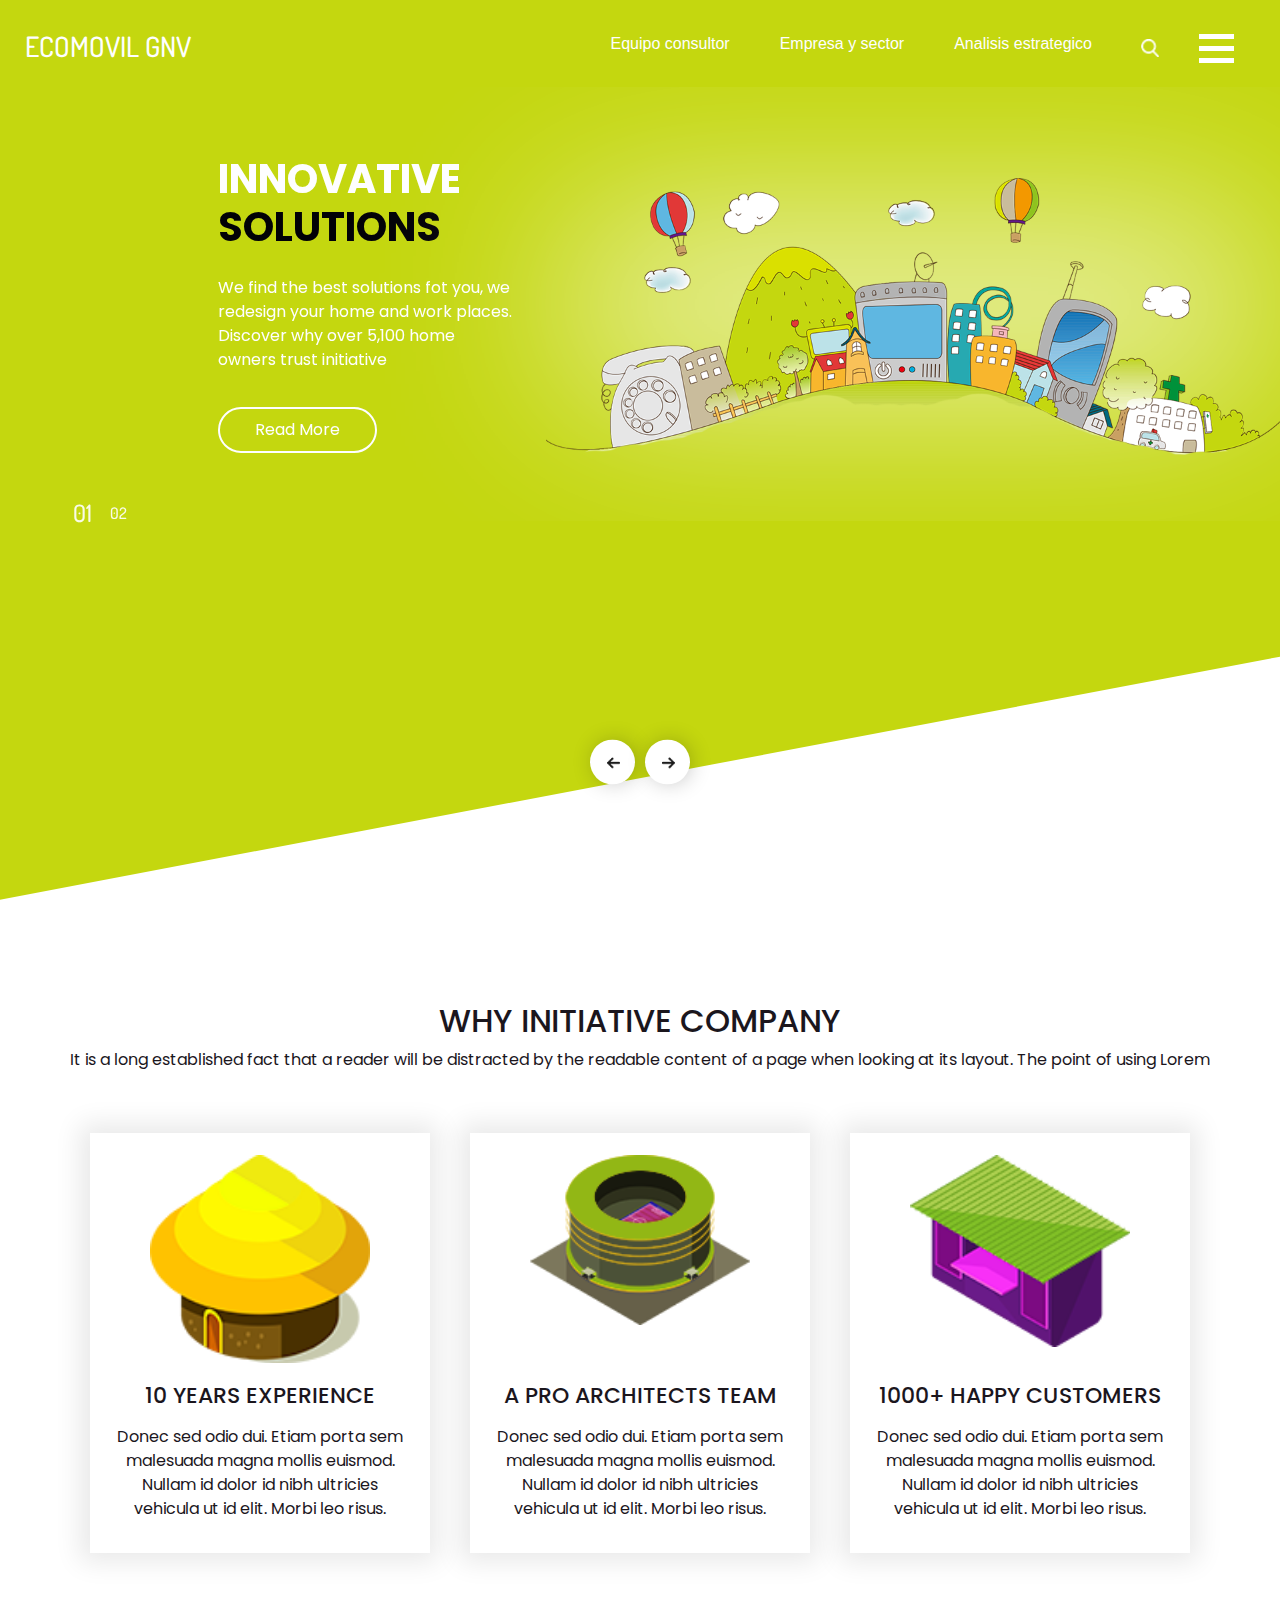
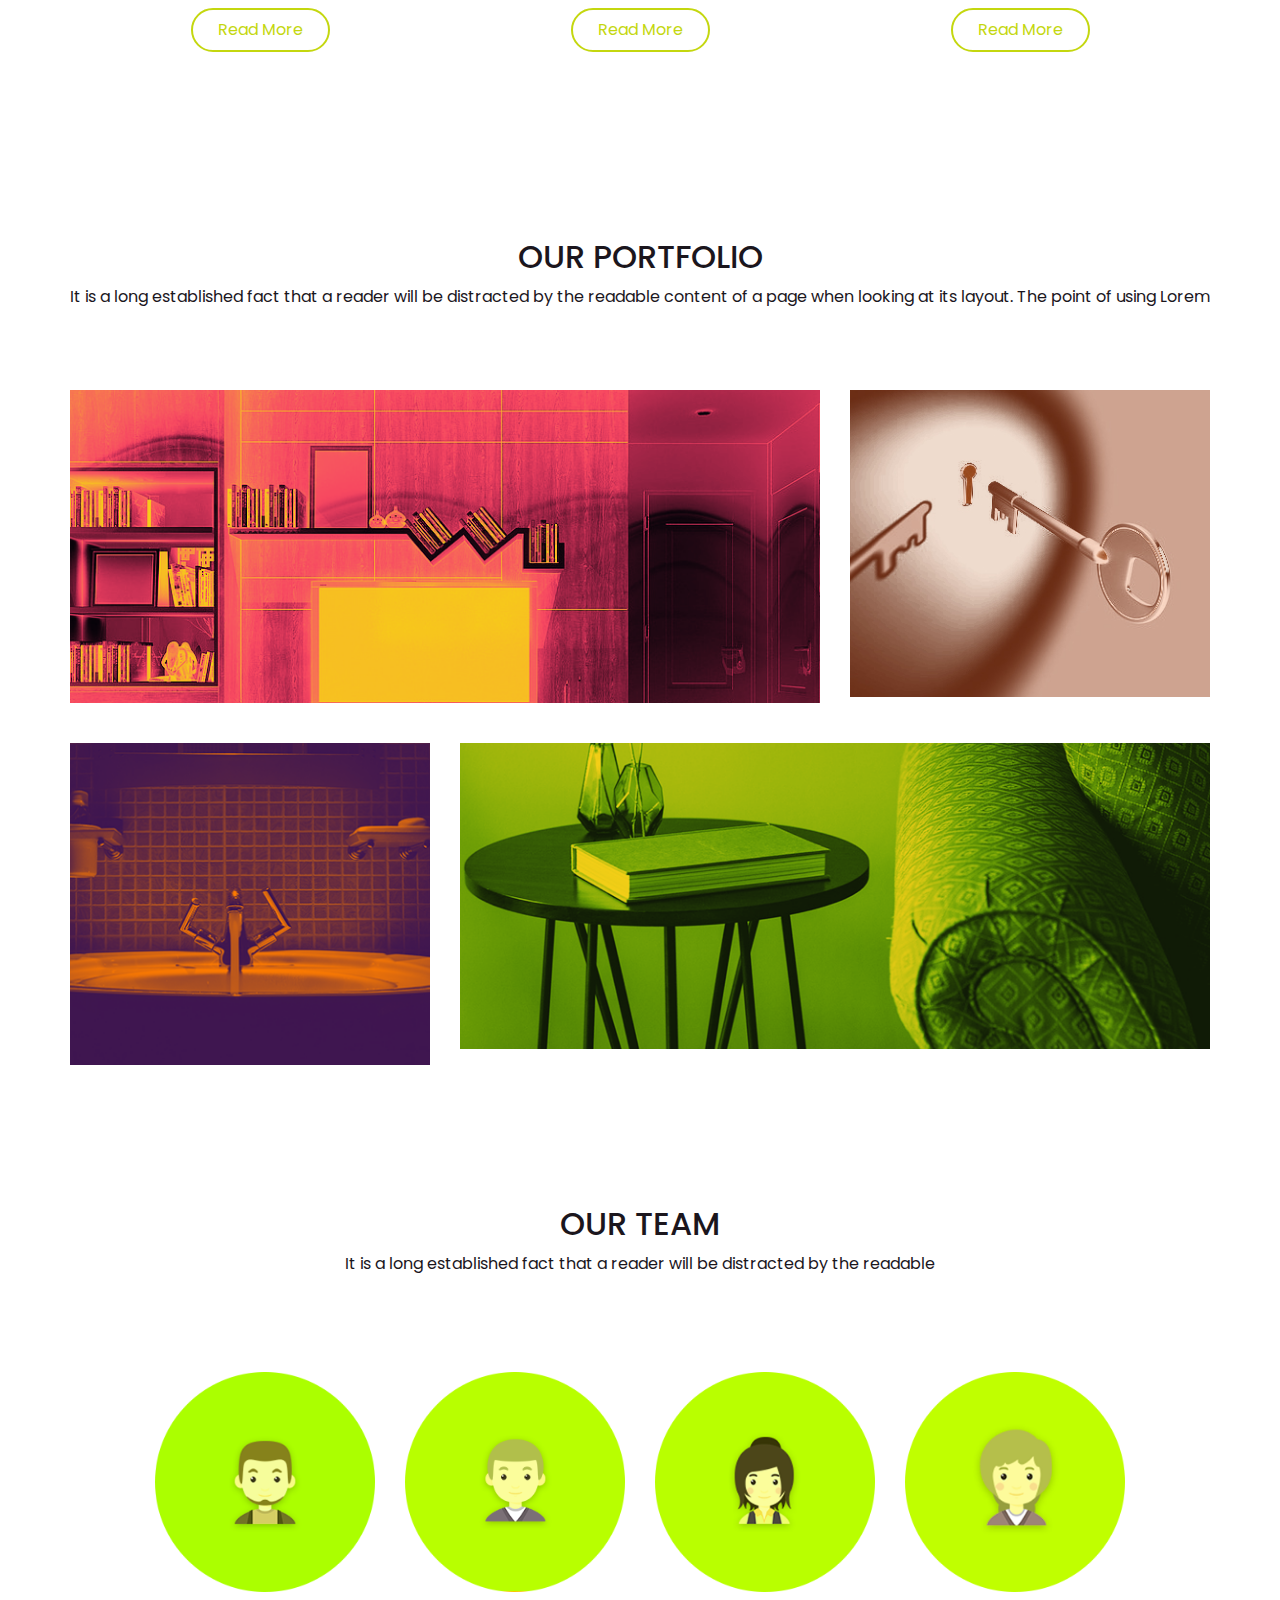
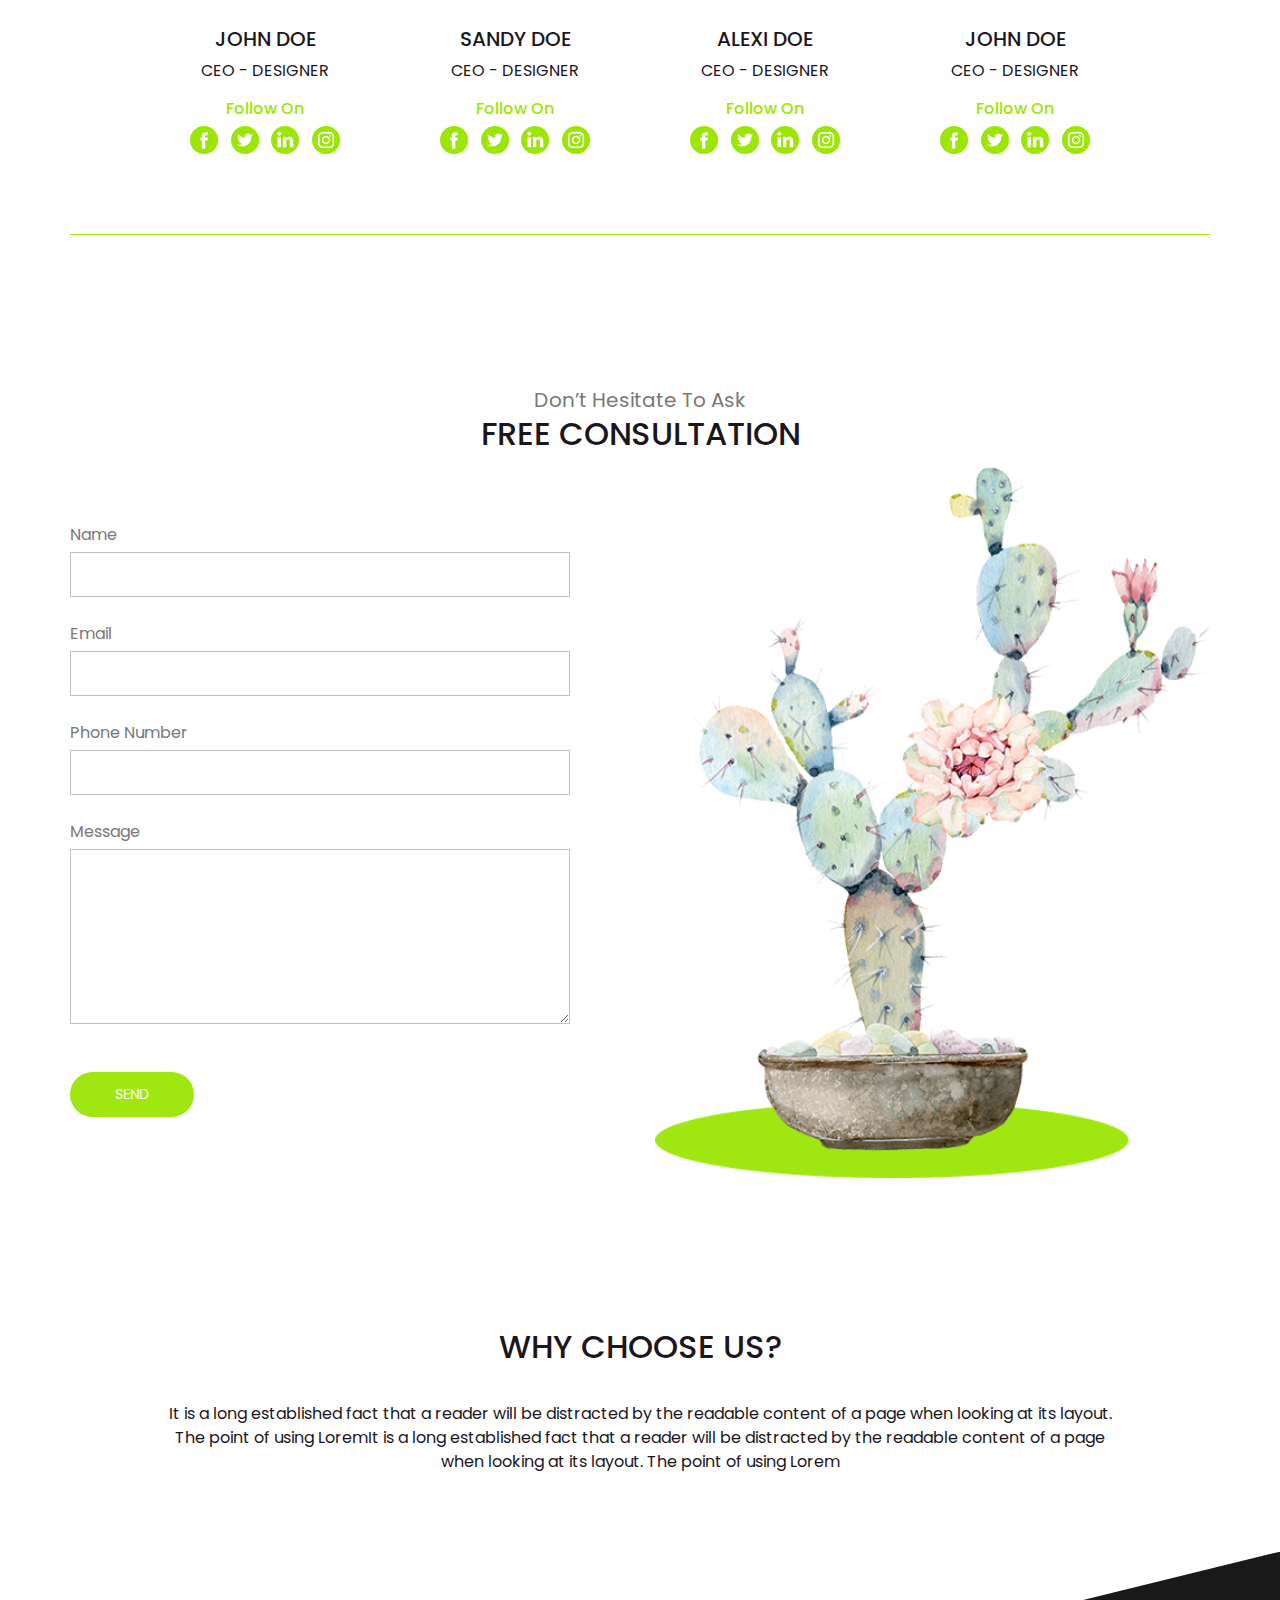
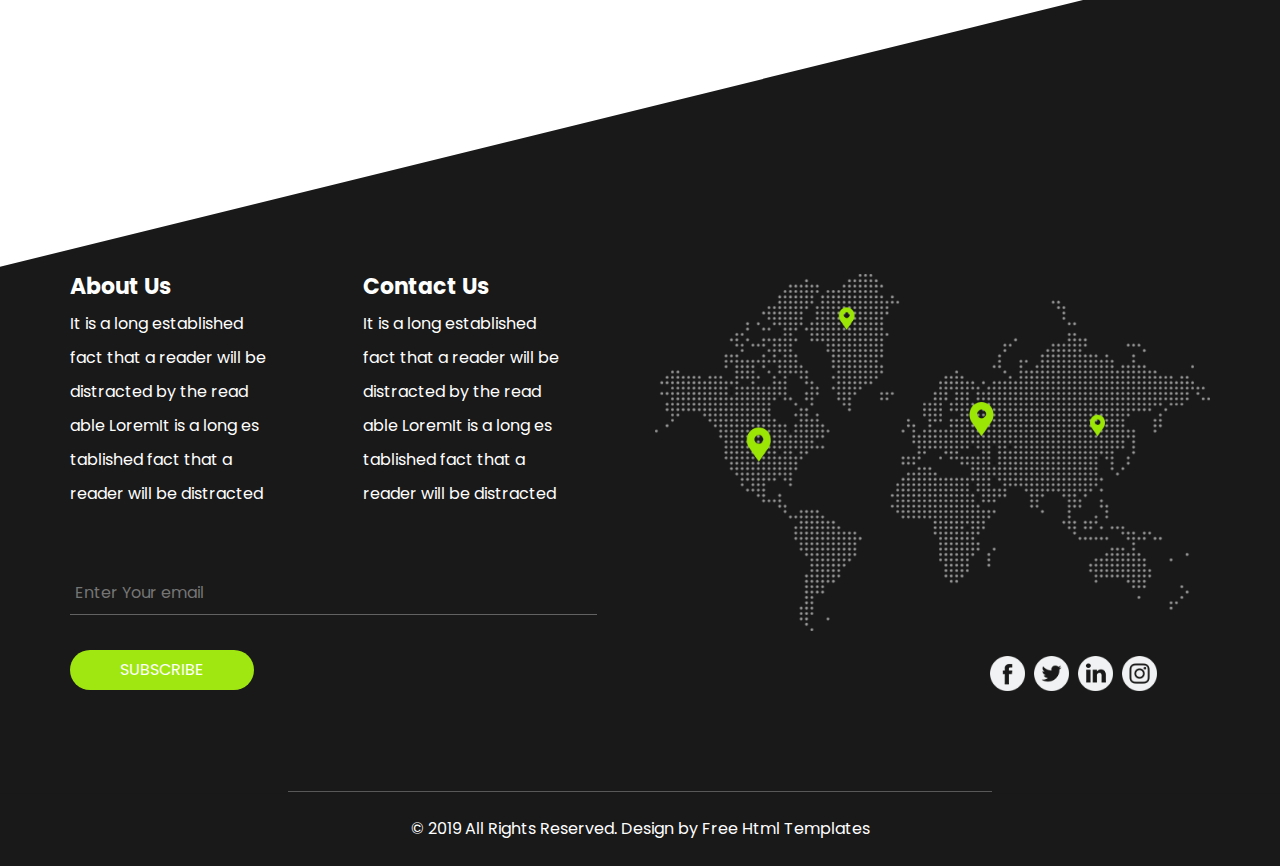
==== index.html @ 547bd27d "test" ====
<!DOCTYPE html>
<html>

<head>
  <!-- Basic -->
  <meta charset="utf-8" />
  <meta http-equiv="X-UA-Compatible" content="IE=edge" />
  <!-- Mobile Metas -->
  <meta name="viewport" content="width=device-width, initial-scale=1, shrink-to-fit=no" />
  <!-- Site Metas -->
  <meta name="keywords" content="" />
  <meta name="description" content="" />
  <meta name="author" content="" />

  <title>ECOMOVIL gnv</title>

  <!-- slider stylesheet -->
  <link rel="stylesheet" type="text/css"
    href="https://cdnjs.cloudflare.com/ajax/libs/OwlCarousel2/2.1.3/assets/owl.carousel.min.css" />

  <!-- bootstrap core css -->
  <link rel="stylesheet" type="text/css" href="css/bootstrap.css" />

  <!-- fonts style -->
  <link href="https://fonts.googleapis.com/css?family=Dosis:400,500|Poppins:400,600,700&display=swap" rel="stylesheet">
  <!-- Custom styles for this template -->
  <link href="css/style.css" rel="stylesheet" />
  <!-- responsive style -->
  <link href="css/responsive.css" rel="stylesheet" />
</head>

<body>
  <div class="hero_area">
    <!-- header section strats -->
    <header class="header_section">
      <div class="container-fluid">
        <nav class="navbar navbar-expand-lg custom_nav-container">
          <a class="navbar-brand" href="index.html">
            <span>
              ECOMOVIL gnv
            </span>
          </a>

          <div class="navbar-collapse" id="">
            <div class="d-none d-lg-flex ml-auto flex-column flex-lg-row align-items-center">
              <ul class="navbar-nav  ">
                <li class="nav-item">
                  <a class="nav-link" href="equipoConsultor.html">
                    <!-- <img src="images/login.png" alt="" /> -->
                    <span>Equipo consultor</span></a>
                </li>
                <li class="nav-item">
                  <a class="nav-link" href="EmpresaYsector.html">
                    <!-- <img src="images/signup.png" alt="" /> -->
                    <span>Empresa y sector</span>
                  </a>
                </li>
                <li class="nav-item">
                  <a class="nav-link" href="service.html">
                    <!-- <img src="images/signup.png" alt="" /> -->
                    <span>Analisis estrategico</span>
                  </a>
                </li>
              </ul>
              <form class="form-inline my-2 mb-3 mb-lg-0 mr-5">
                <button class="btn  my-2 my-sm-0 nav_search-btn" type="submit"></button>
              </form>
            </div>

            <div class="custom_menu-btn">
              <button onclick="openNav()">
                <span class="s-1">

                </span>
                <span class="s-2">

                </span>
                <span class="s-3">

                </span>
              </button>
            </div>
            <div id="myNav" class="overlay">
              <div class="overlay-content">
                <a href="index.html">RESUMEN EJECUTIVO</a>
                <a href="acuerdoDeTrabajo.html">ACUERDO DE TRABAJO</a>
                <a href="acuerdoDeTrabajo.html">CRONOGRAMA</a>
                <a href="acuerdoDeTrabajo.html">ACUERDO DE CONFIDENCIALIDAD</a>
                <a href="acuerdoDeTrabajo.html">TABLA DE PARTICIPACION Y CO-EVALUACION</a>
              </div>
            </div>
          </div>
        </nav>
      </div>
    </header>
    <!-- end header section -->
    <!-- slider section -->
    <section class=" slider_section position-relative">

      <div id="carouselExampleIndicators" class="carousel slide" data-ride="carousel">
        <ol class="carousel-indicators">
          <li data-target="#carouselExampleIndicators" data-slide-to="0" class="active">01</li>
          <li data-target="#carouselExampleIndicators" data-slide-to="1">02</li>
        </ol>
        <div class="carousel-inner">
          <div class="carousel-item active">
            <div class="row">
              <div class="col-md-3 offset-md-2">
                <div class="slider_detail">
                  <h1>
                    INNOVATIVE
                    <span>
                      SOLUTIONS
                    </span>
                  </h1>
                  <p>
                    We find the best solutions fot you, we redesign your home and work places.
                    Discover why over 5,100 home owners trust initiative
                  </p>
                  <div>
                    <a href="">
                      Read More
                    </a>
                  </div>
                </div>
              </div>
              <div class="col-md-7">
                <div class="slider_img-box">
                  <img src="images/slider-img.png" alt="">
                </div>
              </div>
            </div>
          </div>
          <div class="carousel-item">
            <div class="row">
              <div class="col-md-3 offset-md-2">
                <div class="slider_detail">
                  <h1>
                    INNOVATIVE
                    <span>
                      SOLUTIONS
                    </span>
                  </h1>
                  <p>
                    We find the best solutions fot you, we redesign your home and work places.
                    Discover why over 5,100 home owners trust initiative
                  </p>
                  <div>
                    <a href="equipo_consultor\OcampoBedoyaJhonyAlejandro.html">
                      Read More
                    </a>
                  </div>
                </div>
              </div>
              <div class="col-md-7">
                <div class="slider_img-box">
                  <img src="images/slider-img.png" alt="">
                </div>
              </div>
            </div>
          </div>
        </div>
        <div class="carousel_btn-container">
          <a class="carousel-control-prev" href="#carouselExampleIndicators" role="button" data-slide="prev">
            <span class="sr-only">Previous</span>
          </a>
          <a class="carousel-control-next" href="#carouselExampleIndicators" role="button" data-slide="next">
            <span class="sr-only">Next</span>
          </a>
        </div>
      </div>

    </section>

    <!-- end slider section -->
  </div>

  <!-- about section -->

  <section class="about_section layout_padding">
    <div class="container">
      <h2>
        WHY INITIATIVE COMPANY
      </h2>
      <p>
        It is a long established fact that a reader will be distracted by the readable content of a page when looking at
        its layout. The point of using Lorem
      </p>
    </div>

    <div class="container">
      <div class="about_card-container">
        <div class="about_card">
          <div class="about-detail">
            <div class="about_img-box">
              <img src="images/card-img-1.png" alt="">
            </div>
            <div class="card_detail-ox">
              <h4>
                10 YEARS EXPERIENCE
              </h4>
              <p>
                Donec sed odio dui. Etiam porta sem malesuada magna mollis euismod. Nullam id dolor id nibh ultricies
                vehicula ut id elit. Morbi leo risus.
              </p>
            </div>
          </div>
          <div>
            <a href="" class="about_btn">
              Read More
            </a>
          </div>
        </div>
        <div class="about_card">
          <div class="about-detail">
            <div class="about_img-box">
              <img src="images/card-img-2.png" alt="">
            </div>
            <div class="card_detail-ox">
              <h4>
                A PRO ARCHITECTS TEAM
              </h4>
              <p>
                Donec sed odio dui. Etiam porta sem malesuada magna mollis euismod. Nullam id dolor id nibh ultricies
                vehicula ut id elit. Morbi leo risus.
              </p>
            </div>
          </div>
          <div>
            <a href="" class="about_btn">
              Read More
            </a>
          </div>
        </div>
        <div class="about_card">
          <div class="about-detail">
            <div class="about_img-box">
              <img src="images/card-img-3.png" alt="">
            </div>
            <div class="card_detail-ox">
              <h4>
                1000+ HAPPY CUSTOMERS
              </h4>
              <p>
                Donec sed odio dui. Etiam porta sem malesuada magna mollis euismod. Nullam id dolor id nibh ultricies
                vehicula ut id elit. Morbi leo risus.
              </p>
            </div>
          </div>
          <div>
            <a href="" class="about_btn">
              Read More
            </a>
          </div>
        </div>
      </div>
    </div>
  </section>

  <!-- end about section -->



  <!-- portfolio section -->
  <section class="portfolio_section layout_padding2">
    <div class="container">
      <h2>
        OUR PORTFOLIO
      </h2>
      <p>
        It is a long established fact that a reader will be distracted by the readable content of a page when looking at
        its layout. The point of using Lorem
      </p>
    </div>
    <div class="container layout_padding2-top ">
      <div class="row">
        <div class="col-md-8">
          <div class="portfolio_img-box">
            <img src="images/portfolio-img-1.png" alt="">
          </div>
        </div>
        <div class="col-md-4">
          <div class="portfolio_img-box">
            <img src="images/portfolio-img-2.jpg" alt="">
          </div>
        </div>
        <div class="col-md-4">
          <div class="portfolio_img-box">
            <img src="images/portfolio-img-3.png" alt="">
          </div>
        </div>
        <div class="col-md-8">
          <div class="portfolio_img-box">
            <img src="images/portfolio-img-4.png" alt="">
          </div>
        </div>
      </div>
    </div>
  </section>


  <!-- end portfolio section -->


  <!-- team section  -->
  <section class="team_section layout_padding">
    <div class="container">
      <h2>
        OUR TEAM
      </h2>
      <p>
        It is a long established fact that a reader will be distracted by the readable
      </p>
    </div>
    <div class="container">
      <div class="team_card-container layout_padding2">
        <div class="team_card">
          <div class="team_img-box">
            <img src="images/team-1.png" alt="">
          </div>
          <div class="team_detail-box">
            <h5>
              JOHN DOE
            </h5>
            <p>
              CEO - DESIGNER
            </p>
            <div class="team_follow">
              <h6>
                Follow On
              </h6>
              <div class="team_social">
                <div>
                  <a href="">
                    <img src="images/facebook-logo-button.png" alt="">
                  </a>
                </div>
                <div>
                  <a href="">
                    <img src=" images/twitter-logo-button.png" alt="">
                  </a>
                </div>
                <div>
                  <a href="">
                    <img src="images/linkedin.png" alt="">
                  </a>
                </div>
                <div>
                  <a href="">
                    <img src="images/instagram.png" alt="">
                  </a>
                </div>
              </div>
            </div>
          </div>
        </div>
        <div class="team_card">
          <div class="team_img-box">
            <img src="images/team-2.png" alt="">
          </div>
          <div class="team_detail-box">
            <h5>
              sandy DOE
            </h5>
            <p>
              CEO - DESIGNER
            </p>
            <div class="team_follow">
              <h6>
                Follow On
              </h6>
              <div class="team_social">
                <div>
                  <a href="">
                    <img src="images/facebook-logo-button.png" alt="">
                  </a>
                </div>
                <div>
                  <a href="">
                    <img src=" images/twitter-logo-button.png" alt="">
                  </a>
                </div>
                <div>
                  <a href="">
                    <img src="images/linkedin.png" alt="">
                  </a>
                </div>
                <div>
                  <a href="">
                    <img src="images/instagram.png" alt="">
                  </a>
                </div>
              </div>
            </div>
          </div>
        </div>
        <div class="team_card">
          <div class="team_img-box">
            <img src="images/team-3.png" alt="">
          </div>
          <div class="team_detail-box">
            <h5>
              Alexi DOE
            </h5>
            <p>
              CEO - DESIGNER
            </p>
            <div class="team_follow">
              <h6>
                Follow On
              </h6>
              <div class="team_social">
                <div>
                  <a href="">
                    <img src="images/facebook-logo-button.png" alt="">
                  </a>
                </div>
                <div>
                  <a href="">
                    <img src=" images/twitter-logo-button.png" alt="">
                  </a>
                </div>
                <div>
                  <a href="">
                    <img src="images/linkedin.png" alt="">
                  </a>
                </div>
                <div>
                  <a href="">
                    <img src="images/instagram.png" alt="">
                  </a>
                </div>
              </div>
            </div>
          </div>
        </div>
        <div class="team_card">
          <div class="team_img-box">
            <img src="images/team-4.png" alt="">
          </div>
          <div class="team_detail-box">
            <h5>
              JOHN DOE
            </h5>
            <p>
              CEO - DESIGNER
            </p>
            <div class="team_follow">
              <h6>
                Follow On
              </h6>
              <div class="team_social">
                <div>
                  <a href="">
                    <img src="images/facebook-logo-button.png" alt="">
                  </a>
                </div>
                <div>
                  <a href="">
                    <img src=" images/twitter-logo-button.png" alt="">
                  </a>
                </div>
                <div>
                  <a href="">
                    <img src="images/linkedin.png" alt="">
                  </a>
                </div>
                <div>
                  <a href="">
                    <img src="images/instagram.png" alt="">
                  </a>
                </div>
              </div>
            </div>
          </div>
        </div>

      </div>
    </div>
  </section>




  <!-- end team section -->

  <!-- contact section -->
  <section class="contact_section layout_padding">
    <div class="container">
      <p>
        Don’t Hesitate To Ask
      </p>
      <h2 class="">
        FREE CONSULTATION
      </h2>
    </div>
    <div class="container">

      <div class="row">
        <div class="col-md-6 ">
          <form action="">
            <div class="contact_form-container">
              <div>
                <div>
                  <label>
                    Name
                    <input type="text" />
                  </label>
                </div>
                <div>
                  <label>
                    Email
                    <input type="email" />
                  </label>
                </div>

                <div>
                  <label>
                    Phone Number
                    <input type="text" />
                  </label>
                </div>

                <div>
                  <label>
                    Message
                    <textarea name="" id="" cols="30" rows="10"></textarea>
                  </label>
                </div>
                <div class="mt-5">
                  <button type="submit">
                    Send
                  </button>
                </div>
              </div>
            </div>
          </form>
        </div>
        <div class="col-md-6">
          <div class="contact_img-box">
            <img src="images/form-img.png" alt="">
          </div>
        </div>
      </div>
    </div>
  </section>
  <!-- end contact section -->


  <!-- why section -->
  <section class="Why_section layout_padding">
    <div class="container">
      <h2>WHY CHOOSE US?</h2>
      <p>
        It is a long established fact that a reader will be distracted by the readable content of a page when looking at
        its layout. The point of using LoremIt is a long established fact that a reader will be distracted by the
        readable
        content of a page when looking at its layout. The point of using Lorem
      </p>
    </div>
  </section>



  <!-- end why section -->

  <!-- info section -->
  <section class="info_section layout_padding">
    <div class="container info_content">
      <div>
        <div class="row">
          <div class="col-md-6">
            <div class="row">
              <div class="col-md-6">
                <h5>
                  About Us
                </h5>
                <ul>
                  <li>
                    <a href="">
                      It is a long established
                    </a>
                  </li>
                  <li>
                    <a href="">
                      fact that a reader will be
                    </a>
                  </li>
                  <li>
                    <a href="">
                      distracted by the read
                    </a>
                  </li>
                  <li>
                    <a href="">
                      able LoremIt is a long es
                    </a>
                  </li>
                  <li>
                    <a href="">
                      tablished fact that a
                    </a>
                  </li>
                  <li>
                    <a href="">
                      reader will be distracted
                    </a>
                  </li>

                </ul>
              </div>
              <div class="col-md-6">
                <h5>
                  Contact Us
                </h5>
                <ul>
                  <li>
                    <a href="">
                      It is a long established
                    </a>
                  </li>
                  <li>
                    <a href="">
                      fact that a reader will be
                    </a>
                  </li>
                  <li>
                    <a href="">
                      distracted by the read
                    </a>
                  </li>
                  <li>
                    <a href="">
                      able LoremIt is a long es
                    </a>
                  </li>
                  <li>
                    <a href="">
                      tablished fact that a
                    </a>
                  </li>
                  <li>
                    <a href="">
                      reader will be distracted
                    </a>
                  </li>

                </ul>
              </div>
            </div>
            <div class="form_container mt-5">
              <form action="">
                <input type="email" placeholder="Enter Your email" />
                <button type="submit">
                  Subscribe
                </button>
              </form>
            </div>
          </div>
          <div class="col-md-6">
            <div class="info_img-box">
              <img src="images/map.png" alt="">
            </div>
            <div class="d-flex justify-content-end pr-5">
              <div class="social-box">
                <a href="">
                  <img src="images/fb.png" alt="" />
                </a>

                <a href="">
                  <img src="images/twitter.png" alt="" />
                </a>
                <a href="">
                  <img src="images/linkedin1.png" alt="" />
                </a>
                <a href="">
                  <img src="images/instagram1.png" alt="" />
                </a>
              </div>
            </div>
          </div>


        </div>
      </div>

    </div>
  </section>

  <!-- end info section -->
  <hr class="footer_hr">
  <!-- footer section -->
  <section class="container-fluid footer_section">
    <p>
      &copy;
      2019 All Rights Reserved. Design by
      <a href="https://html.design/">Free Html Templates</a>
    </p>
  </section>
  <!-- footer section -->

  <script type="text/javascript" src="js/jquery-3.4.1.min.js"></script>
  <script type="text/javascript" src="js/bootstrap.js"></script>



  <script>
    function openNav() {
      document.getElementById("myNav").classList.toggle("menu_width")
      document.querySelector(".custom_menu-btn").classList.toggle("menu_btn-style")
    }
  </script>


</body>

</html>
---- css/style.css ----
body {
  font-family: "Poppins", sans-serif;
  color: #1b161d;
  background-color: #ffffff;
}

.body-bg {
  background-image: url(../images/body-bg.png);
  background-size: cover;
  background-repeat: no-repeat;
}

.layout_padding {
  padding: 75px 0;
}

.layout_padding2 {
  padding: 45px 0;
}

.layout_padding2-top {
  padding-top: 45px;
}

.layout_padding2-bottom {
  padding-bottom: 45px;
}

.layout_padding-top {
  padding-top: 75px;
}

.layout_padding-bottom {
  padding-bottom: 75px;
}

/*header section*/


.hero_area {
  height: 98vh;
  position: relative;
}

.sub_page .hero_area {
  height: auto;
}

.hero_area::before {
  content: "";
  position: absolute;
  width: 100%;
  height: 102%;
  left: 0;
  top: 0;
  background-color: #c4d70f;
  clip-path: polygon(0 0, 100% 0, 100% 73%, 0% 100%);
}

.sub_page .hero_area::before {
  clip-path: none;
}


.hero_area.sub_pages {
  height: auto;
}

.header_section .container-fluid {
  padding-right: 25px;
  padding-left: 25px;
}

.header_section .nav_container {
  margin: 0 auto;
}

.custom_nav-container.navbar-expand-lg .navbar-nav .nav-link img {
  width: 22px;
  margin-right: 15px;
}

.custom_nav-container.navbar-expand-lg .navbar-nav .nav-link {
  padding: 0px 25px;
  color: #fefeff;
  text-align: center;
  font-family: "Roboto", sans-serif;
}

.custom_menu-btn {
  z-index: 9;
  position: absolute;
  right: 15px;
  top: 14px;
}

.custom_menu-btn button {
  margin-top: 12px;
  outline: none;
  border: none;
  background-color: transparent;

}

.custom_menu-btn button span {
  display: block;
  width: 35px;
  height: 5px;
  background-color: #fff;
  margin: 7px 0;
  transition: all .3s;
}

.menu_btn-style {
  position: fixed;
  right: 29px;
  top: 14px;
}

.custom_menu-btn .s-2 {
  transition: all .1s;
}

.menu_btn-style button .s-1 {
  transform: rotate(45deg) translateY(17px);
}

.menu_btn-style button .s-2 {
  transform: translateX(100px);
}

.menu_btn-style button .s-3 {
  transform: rotate(-45deg)translateY(-17px);
}

.overlay {
  height: 100%;
  width: 0;
  position: fixed;
  z-index: 1;
  top: 0;
  left: 0;
  background-color: rgb(0, 0, 0);
  background-color: rgba(0, 0, 0, 0.9);
  overflow-x: hidden;
  transition: 0.5s;
}

.overlay .closebtn {
  position: absolute;
  top: 0;
  right: 30px;
  font-size: 60px;
}

.overlay a {
  padding: 0px;
  text-decoration: none;
  font-size: 22px;
  color: #f1f1f1;
  display: block;
  transition: 0.3s;
}

.overlay-content {
  position: relative;
  top: 25%;
  width: 100%;
  text-align: center;
  margin-top: 30px;
}

.menu_width {
  width: 100%;
}



a,
a:hover,
a:focus {
  text-decoration: none;
}

a:hover,
a:focus {
  color: initial;
}

.btn,
.btn:focus {
  outline: none !important;
  box-shadow: none;
}

.custom_nav-container .nav_search-btn {
  background-image: url(../images/search-icon.png);
  background-size: 18px;
  background-repeat: no-repeat;
  width: 35px;
  height: 35px;
  padding: 0;
  border: none;
  margin: 0 40px 0 15px;
  background-position: center;

}

.navbar-brand {
  display: flex;
  align-items: center;
}

.navbar-brand img {
  width: 40px;
  margin-right: 5px;
}

.navbar-brand span {
  font-family: 'Dosis', sans-serif;
  text-transform: uppercase;
  font-size: 28px;
  font-weight: 500;
  color: #fefeff;
  margin-top: 5px;

}

.custom_nav-container {
  z-index: 99999;
  padding: 15px 0;
}

.custom_nav-container .navbar-toggler {
  outline: none;
}

.custom_nav-container .navbar-toggler .navbar-toggler-icon {
  background-image: url(../images/menu.png);
  background-size: 55px;
}

.quote_btn-container a {
  display: inline-block;
  padding: 5px 15px;
  background-color: #fc5d35;
  color: #f7f7f7;
  font-size: 14px;
  text-transform: uppercase;
}

/*end header section*/

/* slider section */


.slider_section .row {
  align-items: center;
}

.slider_detail {
  color: #fefeff;
}

.slider_detail h1 {
  font-weight: bold;
  text-transform: uppercase;
}

.slider_detail h1 span {
  color: #010106;
}

.slider_detail p {
  margin: 25px 0 35px 0;
}

.slider_detail a {
  display: inline-block;
  padding: 9px 35px;
  border: 2px solid #fefeff;
  color: #fefeff;
  border-radius: 35px;
}

.slider_detail a:hover {
  background-color: #fefeff;
  color: #010106;
}

.slider_img-box img {
  width: 100%;
  position: relative;
  z-index: 2;
}

.slider_img-box::after {
  content: "";
  position: absolute;
  top: 50%;
  left: 50%;
  transform: translate(-50%, -50%);
  width: 90%;
  height: 40%;
  background-color: #fff;
  filter: blur(95px) opacity(.7);

}

.slider_section .carousel-indicators {
  font-family: 'Dosis', sans-serif;
  font-weight: 500;
  color: #fff;
  justify-content: flex-start;
  margin: 0;
  left: 5%;
  align-self: center;
}

.slider_section .carousel-indicators li {
  text-indent: initial;
  background-color: transparent;
  text-align: center;
  font-size: 16px;
  line-height: 10px;
  opacity: 0.9;
}

.slider_section .carousel-indicators .active {
  font-size: 24px;
}

.slider_section #carouselExampleControls,
.carousel-inner,
.carousel-item {
  height: 100%;
}

.slider_section .carousel_btn-container {
  width: 100px;
  position: absolute;
  top: 75vh;
  display: flex;
  justify-content: space-between;
  left: 50%;
  transform: translateX(-50%);
  z-index: 999;
}

.slider_section .carousel-control-prev,
.slider_section .carousel-control-next {
  position: relative;
  width: 45px;
  height: 45px;
  border: none;
  border-radius: 100%;
  opacity: 1;
  background-repeat: no-repeat;
  background-size: 28px;
  background-position: center;
  background-color: #fff;
  transform: translateY(-50%);
  -webkit-box-shadow: 2px 0px 23px -4px rgba(0, 0, 0, 0.32);
  -moz-box-shadow: 2px 0px 23px -4px rgba(0, 0, 0, 0.32);
  box-shadow: 2px 0px 23px -4px rgba(0, 0, 0, 0.32);
}

.slider_section .carousel-control-prev:hover,
.slider_section .carousel-control-next:hover {
  background-color: #292727;
  background-size: 12px;

}

.slider_section .carousel-control-prev {
  background-image: url(../images/left-black-arrow.png);
}

.slider_section .carousel-control-next {
  background-image: url(../images/right-black-arrow.png);
}

.slider_section .carousel-control-prev:hover {
  background-image: url(../images/prev.png);
}

.slider_section .carousel-control-next:hover {
  background-image: url(../images/next.png);
}

/* end slider section */

/* about section */
.about_section {
  margin-top: 45px;
  text-align: center;
}

.about_section h4 {
  font-size: 22px;
}

.about_card-container {
  display: flex;
  justify-content: center;
}

.about_card {
  margin: 45px 20px;
  width: 30%;
  min-width: 300px;
  height: 540px;
}

.about_card .about-detail {
  padding: 2px 25px 35px 25px;
  height: 420px;
  -webkit-box-shadow: -1px 0px 25px 9px rgba(0, 0, 0, 0.09);
  -moz-box-shadow: -1px 0px 25px 9px rgba(0, 0, 0, 0.09);
  box-shadow: -1px 0px 25px 9px rgba(0, 0, 0, 0.09);
}

.about_card .about_img-box {
  width: 220px;
  height: 208px;
  margin: 20px auto;

}

.about_card .about-detail p {
  margin-top: 15px;
}

.about_card img {
  width: 100%;
}

.about_card a {
  display: inline-block;
  padding: 8px 25px;
  border: 2px solid #c4d70f;
  color: #c4d70f;
  border-radius: 35px;
  margin-top: 55px;
}

.about_card a:hover {
  background-color: #c4d70f;
  color: #fefeff;
}


/* end about section */

/* client section */

/* portfolio section */
.portfolio_section {
  text-align: center;
}

.portfolio_section .row>div {
  margin: 20px 0;

}

.portfolio_img-box img {
  width: 100%;
  height: max-content;
}

/* end portfolio section */

/* team section */

.team_section {
  text-align: center;
}

.team_card-container {
  display: flex;
  flex-wrap: wrap;
  justify-content: center;
  border-bottom: 1px solid #9be604;
}

.team_card {
  width: 250px;
  padding: 0 15px;
  margin: 35px 0;
}

.team_card h5 {
  text-transform: uppercase;
}

.team_card img {
  width: 100%;
}

.team_detail-box {
  width: 150px;
  margin: 35px auto 0 auto;
}

.team_social {
  display: flex;
  justify-content: space-between;
}

.team_follow h6 {
  color: #9be604;
}

/* end team section */

/* contact section */
.contact_section .row {
  align-items: center;
}

.contact_section h2 {
  text-align: center;
  text-transform: uppercase;
}

.contact_section p {
  color: #787877;
  text-align: center;
  font-size: 20px;
  margin-bottom: 0;
}


.contact_section label {
  display: flex;
  flex-direction: column;
  color: #797879;
  margin-bottom: 25px;
}

.contact_section input,
.contact_section textarea {
  outline: none;
  border: 1px solid #c1c1c2;
  width: 90%;
  height: 45px;
  padding: 0 15px;
  margin-top: 5px;
}

.contact_section textarea {
  height: 175px;
  padding: 5px;
}

.contact_form-container {
  padding: 15px 0 15px 0;
}

.contact_form-container button {
  border: none;
  background-color: #a0e711;
  color: #fff;
  padding: 12px 45px;
  font-size: 14px;
  border-radius: 25px;
  text-transform: uppercase;
}

.contact_img-box img {
  width: 100%;
}


/* contact section */

/* why section */
.Why_section {
  text-align: center;
}

.Why_section p {
  width: 85%;
  margin: 35px auto 0 auto;
}

/* end why section */

/* info section */
.info_section {
  position: relative;
}

.info_section::before {
  content: "";
  position: absolute;
  width: 100%;
  height: 100%;
  left: 0;
  bottom: -3px;
  background-color: #191919;
  clip-path: polygon(0 315px, 100% 0, 100% 100%, 0% 100%);
}

.info_content {
  margin-top: 250px;
}

.info_section img {
  width: 100%;
}

.info_section ul {
  padding: 0;
}

.info_section ul li {
  list-style-type: none;
  margin: 10px 0;
}

.info_section ul li a,
.info_section ul li a:hover {
  color: #fff;
}

.info_section h5 {
  margin-bottom: 12px;
  font-size: 22px;
  font-weight: bold;
  color: #fff;
}

.info_section .social-box {
  margin: 25px 0;
}

.info_logo .navbar-brand span {
  color: #fff;
}

.info_section .social-box img {
  width: 35px;
  margin-right: 5px;
}

.form_container form {
  display: flex;
  flex-direction: column;
  align-items: flex-start;
}


.info_section .form_container input {
  width: 95%;
  height: 45px;
  border-radius: 0;
  border: none;
  outline: none;
  padding-left: 5px;
  border-bottom: 1px solid #626262;
  background-color: transparent;
}


.info_section .form_container button {
  background-color: #a0e711;
  border: none;
  outline: none;
  color: #fff;
  padding: 8px 50px;
  text-transform: uppercase;
  font-size: 16px;
  border-radius: 25px;
  text-transform: uppercase;
  margin-top: 35px;

}

/* end info section */
.footer_hr {
  position: relative;
  width: 55%;
  margin: 0 auto;
  background-color: #626262;
}

/* footer section*/

.footer_section {
  background-color: #191919;
  padding: 25px 20px;
}

.footer_section p {
  color: #fefeff;
  margin: 0;
  text-align: center;
}

.footer_section a {
  color: #fefeff;
}

/* end footer section*/
---- css/responsive.css ----
@media (max-width: 1120px) {
    .hero_area {
        height: auto;
    }

    .slider_section {
        padding-bottom: 175px;
    }

    .slider_section .carousel_btn-container {
        top: 130%;
    }
}

@media (max-width: 992px) {
    .navbar-collapse {
        flex: 0;
    }

    .about_card-container {
        flex-wrap: wrap;
    }

}

@media (max-width: 768px) {
    .slider_detail {
        padding: 25px 15px;
        text-align: center;
    }

    .slider_section .carousel_btn-container {
        top: 112%;
    }
}

@media (max-width: 576px) {
    .info_section::before {
        clip-path: polygon(0 175px, 100% 0, 100% 100%, 0% 100%);
    }

    .info_content {
        margin-top: 150px;
    }
}

@media (max-width: 480px) {}

@media (max-width: 400px) {}

@media (max-width: 360px) {}

@media (min-width: 1200px) {
    .container {
        max-width: 1170px;
    }

}
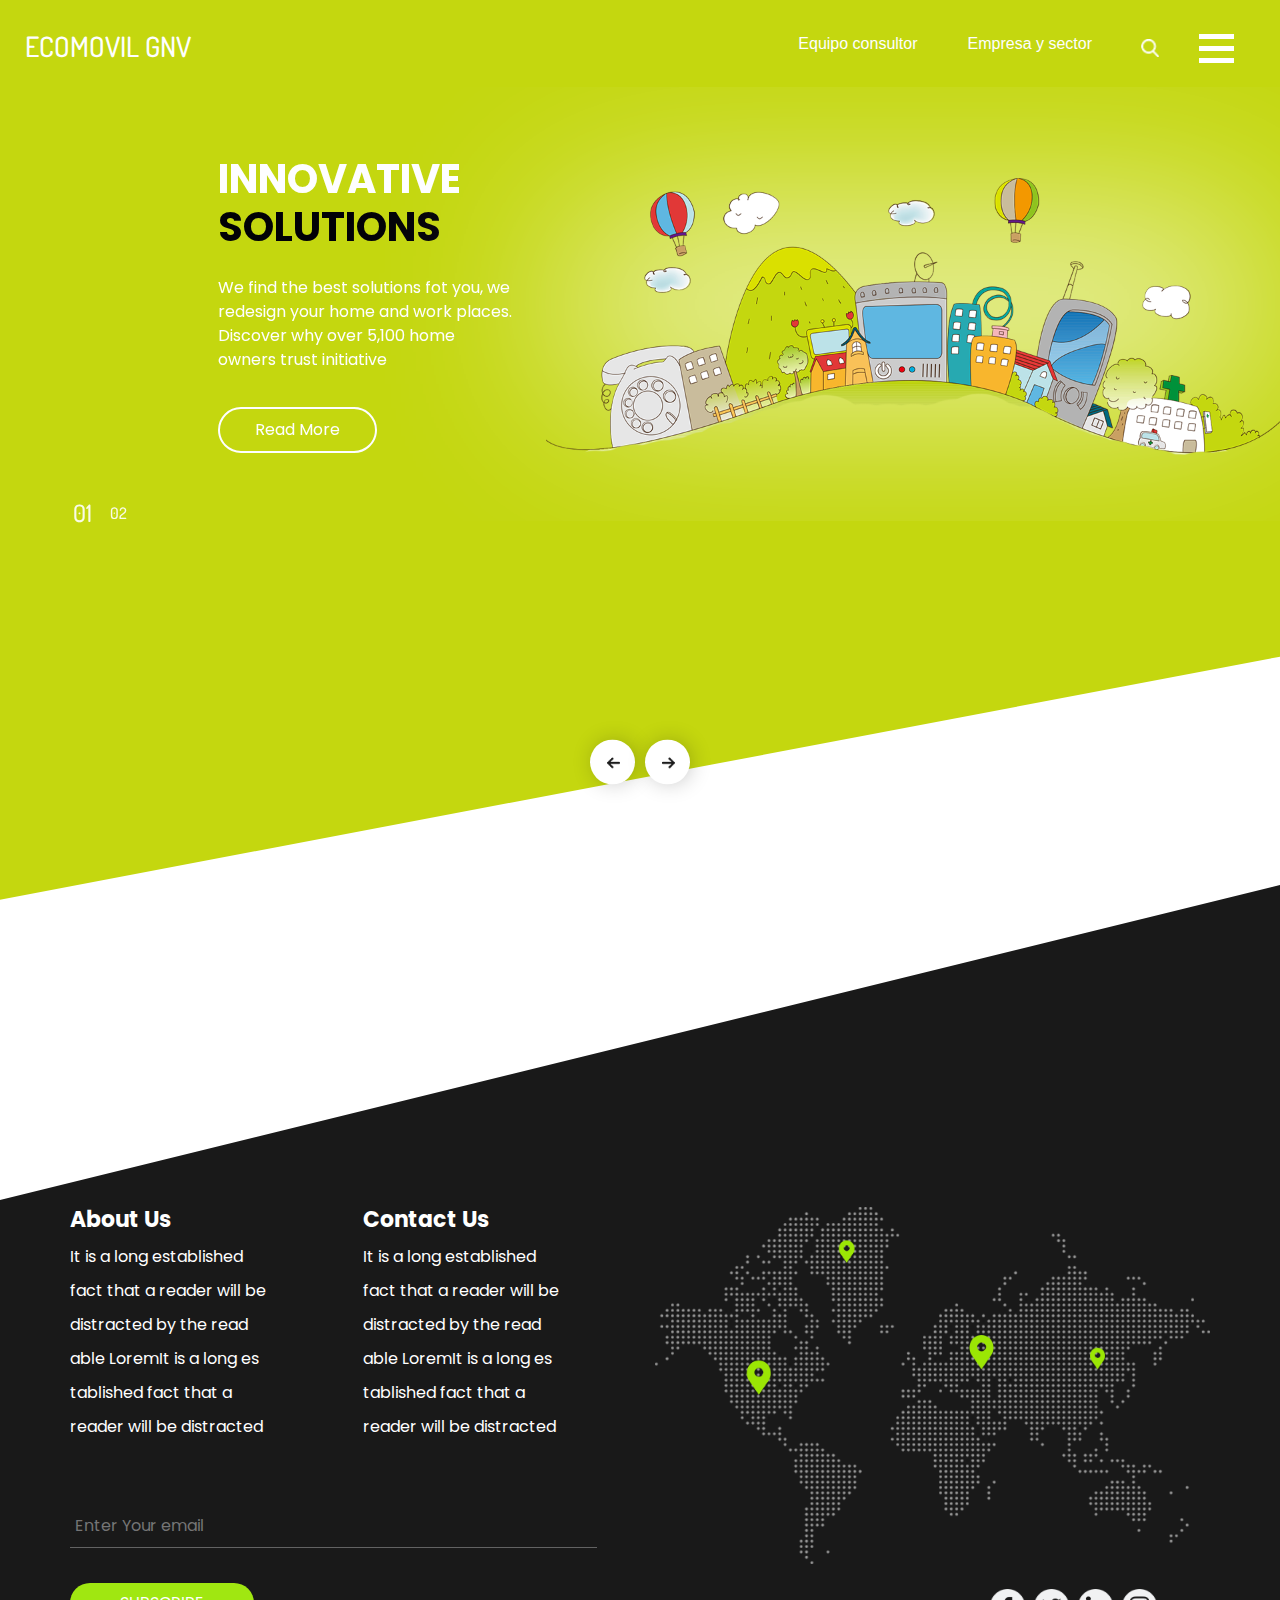
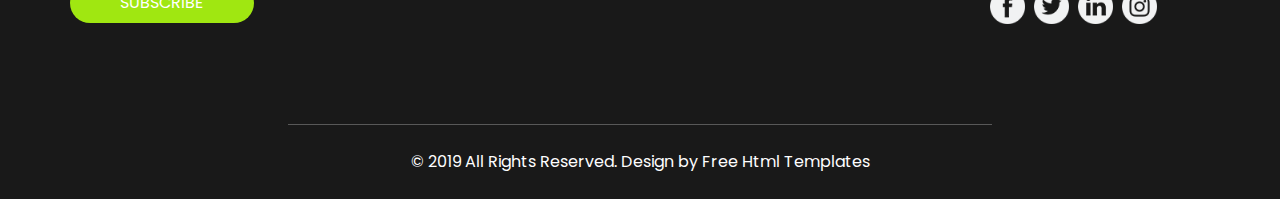
==== commit 04cf4a37: "test" ====
--- a/index.html
+++ b/index.html
@@ -55,12 +55,6 @@
                     <span>Empresa y sector</span>
                   </a>
                 </li>
-                <li class="nav-item">
-                  <a class="nav-link" href="service.html">
-                    <!-- <img src="images/signup.png" alt="" /> -->
-                    <span>Analisis estrategico</span>
-                  </a>
-                </li>
               </ul>
               <form class="form-inline my-2 mb-3 mb-lg-0 mr-5">
                 <button class="btn  my-2 my-sm-0 nav_search-btn" type="submit"></button>
@@ -85,8 +79,8 @@
                 <a href="index.html">RESUMEN EJECUTIVO</a>
                 <a href="acuerdoDeTrabajo.html">ACUERDO DE TRABAJO</a>
                 <a href="acuerdoDeTrabajo.html">CRONOGRAMA</a>
-                <a href="acuerdoDeTrabajo.html">ACUERDO DE CONFIDENCIALIDAD</a>
-                <a href="acuerdoDeTrabajo.html">TABLA DE PARTICIPACION Y CO-EVALUACION</a>
+                <a href="https://drive.google.com/file/d/13hWeNMCTCl4Mv2NNtaC9wEvn30eF4SHm/view?usp=sharing" target="_blank">ACUERDO DE CONFIDENCIALIDAD</a>
+                <a href="https://docs.google.com/spreadsheets/d/1ybuZ59cXWbW4Woud6ngVaNybtMFDVN2M/edit?usp=sharing&ouid=111000469412890313591&rtpof=true&sd=true" target="_blank">TABLA DE PARTICIPACION Y CO-EVALUACION</a>
               </div>
             </div>
           </div>
@@ -177,390 +171,6 @@
 
   <!-- about section -->
 
-  <section class="about_section layout_padding">
-    <div class="container">
-      <h2>
-        WHY INITIATIVE COMPANY
-      </h2>
-      <p>
-        It is a long established fact that a reader will be distracted by the readable content of a page when looking at
-        its layout. The point of using Lorem
-      </p>
-    </div>
-
-    <div class="container">
-      <div class="about_card-container">
-        <div class="about_card">
-          <div class="about-detail">
-            <div class="about_img-box">
-              <img src="images/card-img-1.png" alt="">
-            </div>
-            <div class="card_detail-ox">
-              <h4>
-                10 YEARS EXPERIENCE
-              </h4>
-              <p>
-                Donec sed odio dui. Etiam porta sem malesuada magna mollis euismod. Nullam id dolor id nibh ultricies
-                vehicula ut id elit. Morbi leo risus.
-              </p>
-            </div>
-          </div>
-          <div>
-            <a href="" class="about_btn">
-              Read More
-            </a>
-          </div>
-        </div>
-        <div class="about_card">
-          <div class="about-detail">
-            <div class="about_img-box">
-              <img src="images/card-img-2.png" alt="">
-            </div>
-            <div class="card_detail-ox">
-              <h4>
-                A PRO ARCHITECTS TEAM
-              </h4>
-              <p>
-                Donec sed odio dui. Etiam porta sem malesuada magna mollis euismod. Nullam id dolor id nibh ultricies
-                vehicula ut id elit. Morbi leo risus.
-              </p>
-            </div>
-          </div>
-          <div>
-            <a href="" class="about_btn">
-              Read More
-            </a>
-          </div>
-        </div>
-        <div class="about_card">
-          <div class="about-detail">
-            <div class="about_img-box">
-              <img src="images/card-img-3.png" alt="">
-            </div>
-            <div class="card_detail-ox">
-              <h4>
-                1000+ HAPPY CUSTOMERS
-              </h4>
-              <p>
-                Donec sed odio dui. Etiam porta sem malesuada magna mollis euismod. Nullam id dolor id nibh ultricies
-                vehicula ut id elit. Morbi leo risus.
-              </p>
-            </div>
-          </div>
-          <div>
-            <a href="" class="about_btn">
-              Read More
-            </a>
-          </div>
-        </div>
-      </div>
-    </div>
-  </section>
-
-  <!-- end about section -->
-
-
-
-  <!-- portfolio section -->
-  <section class="portfolio_section layout_padding2">
-    <div class="container">
-      <h2>
-        OUR PORTFOLIO
-      </h2>
-      <p>
-        It is a long established fact that a reader will be distracted by the readable content of a page when looking at
-        its layout. The point of using Lorem
-      </p>
-    </div>
-    <div class="container layout_padding2-top ">
-      <div class="row">
-        <div class="col-md-8">
-          <div class="portfolio_img-box">
-            <img src="images/portfolio-img-1.png" alt="">
-          </div>
-        </div>
-        <div class="col-md-4">
-          <div class="portfolio_img-box">
-            <img src="images/portfolio-img-2.jpg" alt="">
-          </div>
-        </div>
-        <div class="col-md-4">
-          <div class="portfolio_img-box">
-            <img src="images/portfolio-img-3.png" alt="">
-          </div>
-        </div>
-        <div class="col-md-8">
-          <div class="portfolio_img-box">
-            <img src="images/portfolio-img-4.png" alt="">
-          </div>
-        </div>
-      </div>
-    </div>
-  </section>
-
-
-  <!-- end portfolio section -->
-
-
-  <!-- team section  -->
-  <section class="team_section layout_padding">
-    <div class="container">
-      <h2>
-        OUR TEAM
-      </h2>
-      <p>
-        It is a long established fact that a reader will be distracted by the readable
-      </p>
-    </div>
-    <div class="container">
-      <div class="team_card-container layout_padding2">
-        <div class="team_card">
-          <div class="team_img-box">
-            <img src="images/team-1.png" alt="">
-          </div>
-          <div class="team_detail-box">
-            <h5>
-              JOHN DOE
-            </h5>
-            <p>
-              CEO - DESIGNER
-            </p>
-            <div class="team_follow">
-              <h6>
-                Follow On
-              </h6>
-              <div class="team_social">
-                <div>
-                  <a href="">
-                    <img src="images/facebook-logo-button.png" alt="">
-                  </a>
-                </div>
-                <div>
-                  <a href="">
-                    <img src=" images/twitter-logo-button.png" alt="">
-                  </a>
-                </div>
-                <div>
-                  <a href="">
-                    <img src="images/linkedin.png" alt="">
-                  </a>
-                </div>
-                <div>
-                  <a href="">
-                    <img src="images/instagram.png" alt="">
-                  </a>
-                </div>
-              </div>
-            </div>
-          </div>
-        </div>
-        <div class="team_card">
-          <div class="team_img-box">
-            <img src="images/team-2.png" alt="">
-          </div>
-          <div class="team_detail-box">
-            <h5>
-              sandy DOE
-            </h5>
-            <p>
-              CEO - DESIGNER
-            </p>
-            <div class="team_follow">
-              <h6>
-                Follow On
-              </h6>
-              <div class="team_social">
-                <div>
-                  <a href="">
-                    <img src="images/facebook-logo-button.png" alt="">
-                  </a>
-                </div>
-                <div>
-                  <a href="">
-                    <img src=" images/twitter-logo-button.png" alt="">
-                  </a>
-                </div>
-                <div>
-                  <a href="">
-                    <img src="images/linkedin.png" alt="">
-                  </a>
-                </div>
-                <div>
-                  <a href="">
-                    <img src="images/instagram.png" alt="">
-                  </a>
-                </div>
-              </div>
-            </div>
-          </div>
-        </div>
-        <div class="team_card">
-          <div class="team_img-box">
-            <img src="images/team-3.png" alt="">
-          </div>
-          <div class="team_detail-box">
-            <h5>
-              Alexi DOE
-            </h5>
-            <p>
-              CEO - DESIGNER
-            </p>
-            <div class="team_follow">
-              <h6>
-                Follow On
-              </h6>
-              <div class="team_social">
-                <div>
-                  <a href="">
-                    <img src="images/facebook-logo-button.png" alt="">
-                  </a>
-                </div>
-                <div>
-                  <a href="">
-                    <img src=" images/twitter-logo-button.png" alt="">
-                  </a>
-                </div>
-                <div>
-                  <a href="">
-                    <img src="images/linkedin.png" alt="">
-                  </a>
-                </div>
-                <div>
-                  <a href="">
-                    <img src="images/instagram.png" alt="">
-                  </a>
-                </div>
-              </div>
-            </div>
-          </div>
-        </div>
-        <div class="team_card">
-          <div class="team_img-box">
-            <img src="images/team-4.png" alt="">
-          </div>
-          <div class="team_detail-box">
-            <h5>
-              JOHN DOE
-            </h5>
-            <p>
-              CEO - DESIGNER
-            </p>
-            <div class="team_follow">
-              <h6>
-                Follow On
-              </h6>
-              <div class="team_social">
-                <div>
-                  <a href="">
-                    <img src="images/facebook-logo-button.png" alt="">
-                  </a>
-                </div>
-                <div>
-                  <a href="">
-                    <img src=" images/twitter-logo-button.png" alt="">
-                  </a>
-                </div>
-                <div>
-                  <a href="">
-                    <img src="images/linkedin.png" alt="">
-                  </a>
-                </div>
-                <div>
-                  <a href="">
-                    <img src="images/instagram.png" alt="">
-                  </a>
-                </div>
-              </div>
-            </div>
-          </div>
-        </div>
-
-      </div>
-    </div>
-  </section>
-
-
-
-
-  <!-- end team section -->
-
-  <!-- contact section -->
-  <section class="contact_section layout_padding">
-    <div class="container">
-      <p>
-        Don’t Hesitate To Ask
-      </p>
-      <h2 class="">
-        FREE CONSULTATION
-      </h2>
-    </div>
-    <div class="container">
-
-      <div class="row">
-        <div class="col-md-6 ">
-          <form action="">
-            <div class="contact_form-container">
-              <div>
-                <div>
-                  <label>
-                    Name
-                    <input type="text" />
-                  </label>
-                </div>
-                <div>
-                  <label>
-                    Email
-                    <input type="email" />
-                  </label>
-                </div>
-
-                <div>
-                  <label>
-                    Phone Number
-                    <input type="text" />
-                  </label>
-                </div>
-
-                <div>
-                  <label>
-                    Message
-                    <textarea name="" id="" cols="30" rows="10"></textarea>
-                  </label>
-                </div>
-                <div class="mt-5">
-                  <button type="submit">
-                    Send
-                  </button>
-                </div>
-              </div>
-            </div>
-          </form>
-        </div>
-        <div class="col-md-6">
-          <div class="contact_img-box">
-            <img src="images/form-img.png" alt="">
-          </div>
-        </div>
-      </div>
-    </div>
-  </section>
-  <!-- end contact section -->
-
-
-  <!-- why section -->
-  <section class="Why_section layout_padding">
-    <div class="container">
-      <h2>WHY CHOOSE US?</h2>
-      <p>
-        It is a long established fact that a reader will be distracted by the readable content of a page when looking at
-        its layout. The point of using LoremIt is a long established fact that a reader will be distracted by the
-        readable
-        content of a page when looking at its layout. The point of using Lorem
-      </p>
-    </div>
-  </section>
-
-
 
   <!-- end why section -->
 
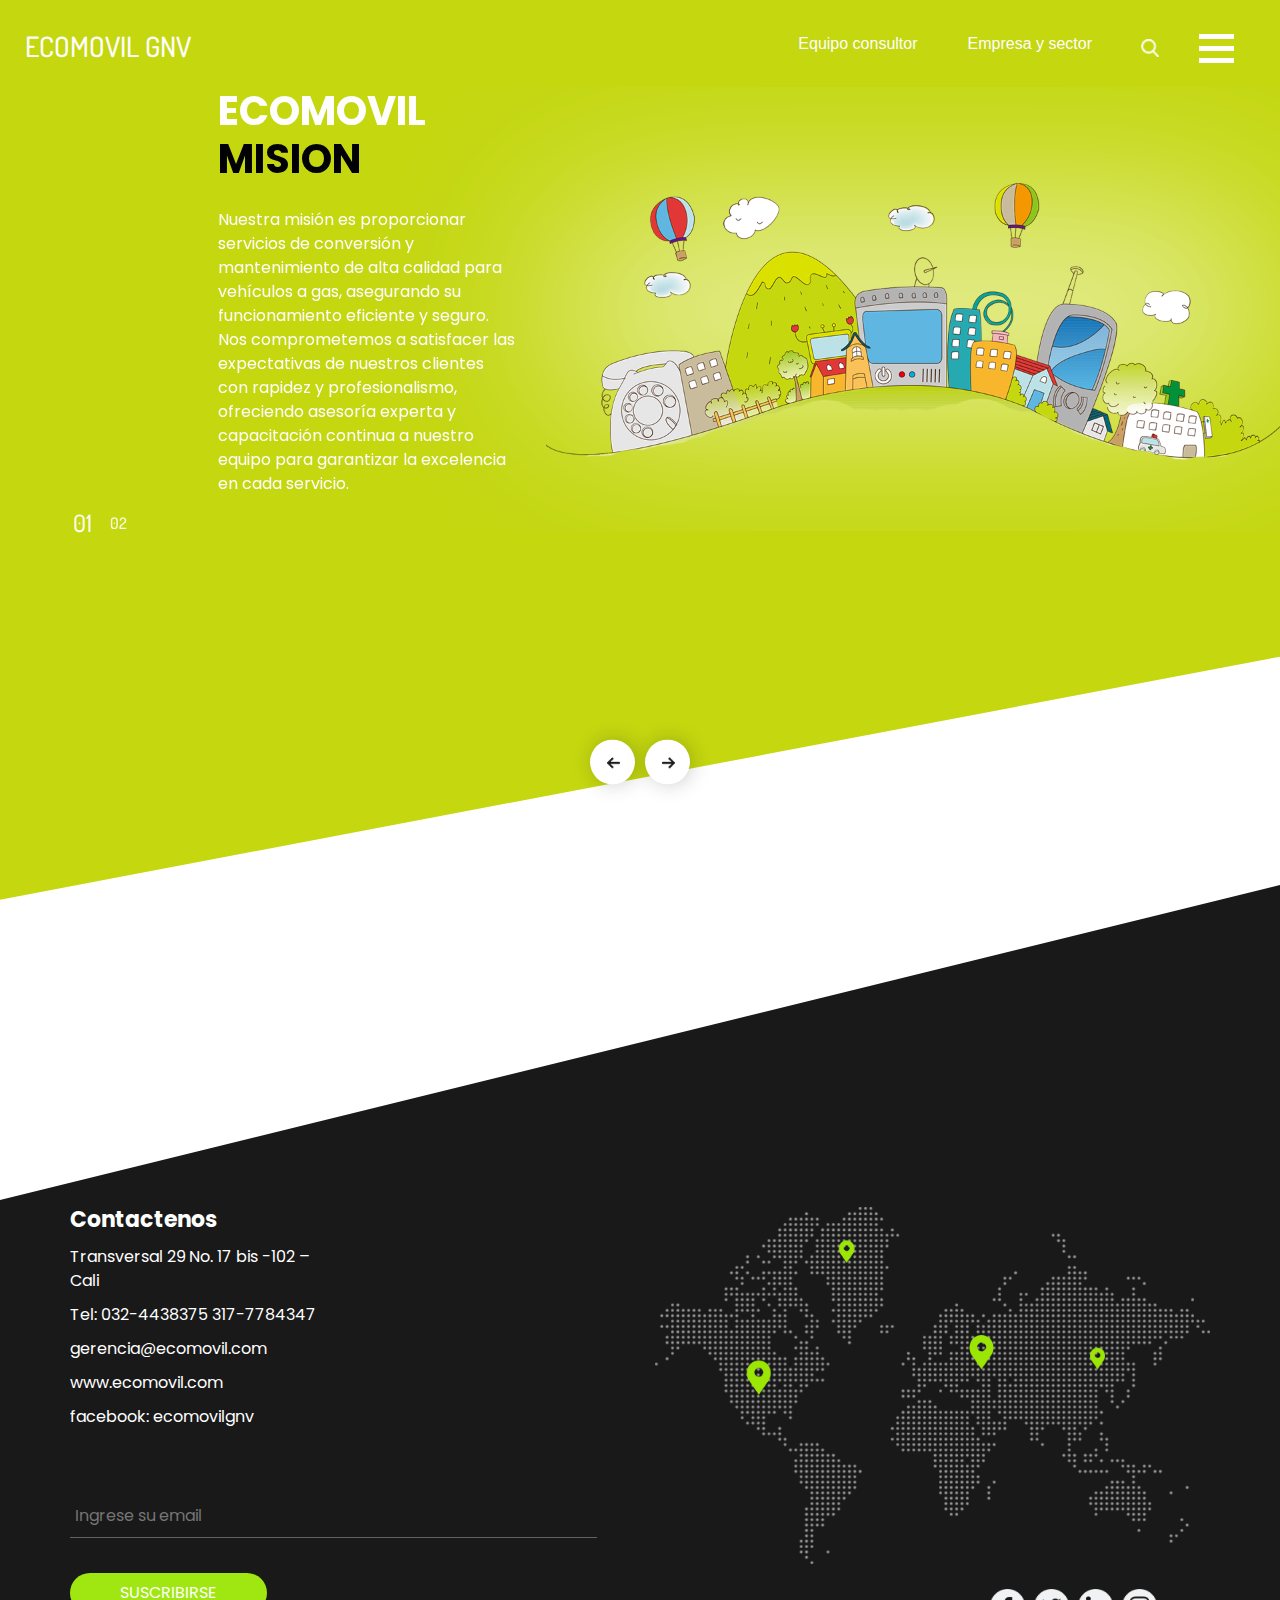
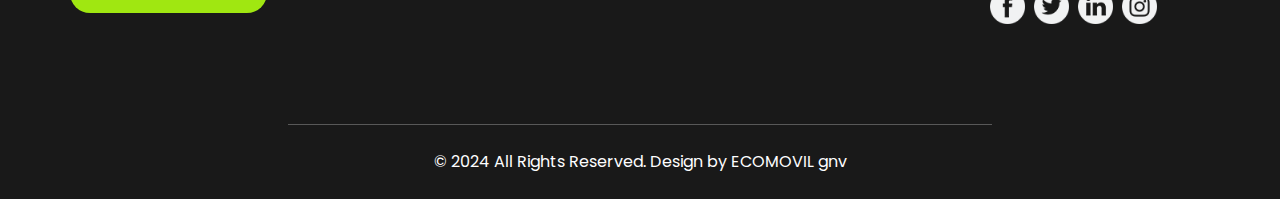
==== commit 20d05276: "ultimo commit y a mimi" ====
--- a/index.html
+++ b/index.html
@@ -76,11 +76,12 @@
             </div>
             <div id="myNav" class="overlay">
               <div class="overlay-content">
-                <a href="index.html">RESUMEN EJECUTIVO</a>
+                <!-- <a href="index.html">RESUMEN EJECUTIVO</a> -->
                 <a href="acuerdoDeTrabajo.html">ACUERDO DE TRABAJO</a>
-                <a href="acuerdoDeTrabajo.html">CRONOGRAMA</a>
+                <!-- <a href="acuerdoDeTrabajo.html">CRONOGRAMA</a> -->
                 <a href="https://drive.google.com/file/d/13hWeNMCTCl4Mv2NNtaC9wEvn30eF4SHm/view?usp=sharing" target="_blank">ACUERDO DE CONFIDENCIALIDAD</a>
                 <a href="https://docs.google.com/spreadsheets/d/1ybuZ59cXWbW4Woud6ngVaNybtMFDVN2M/edit?usp=sharing&ouid=111000469412890313591&rtpof=true&sd=true" target="_blank">TABLA DE PARTICIPACION Y CO-EVALUACION</a>
+                <a href="https://docs.google.com/spreadsheets/d/1jXoZ3yyne6RVh8b-zNt-vB2LJ_CwDRyb/edit?usp=sharing&ouid=111000469412890313591&rtpof=true&sd=true" target="_blank">DIAGRAMA DE GANTT</a>
               </div>
             </div>
           </div>
@@ -102,20 +103,14 @@
               <div class="col-md-3 offset-md-2">
                 <div class="slider_detail">
                   <h1>
-                    INNOVATIVE
+                    ECOMOVIL
                     <span>
-                      SOLUTIONS
+                      MISION
                     </span>
                   </h1>
                   <p>
-                    We find the best solutions fot you, we redesign your home and work places.
-                    Discover why over 5,100 home owners trust initiative
+                    Nuestra misión es proporcionar servicios de conversión y mantenimiento de alta calidad para vehículos a gas, asegurando su funcionamiento eficiente y seguro. Nos comprometemos a satisfacer las expectativas de nuestros clientes con rapidez y profesionalismo, ofreciendo asesoría experta y capacitación continua a nuestro equipo para garantizar la excelencia en cada servicio.
                   </p>
-                  <div>
-                    <a href="">
-                      Read More
-                    </a>
-                  </div>
                 </div>
               </div>
               <div class="col-md-7">
@@ -130,20 +125,14 @@
               <div class="col-md-3 offset-md-2">
                 <div class="slider_detail">
                   <h1>
-                    INNOVATIVE
+                    ECOMOVIL
                     <span>
-                      SOLUTIONS
+                      VISION
                     </span>
                   </h1>
                   <p>
-                    We find the best solutions fot you, we redesign your home and work places.
-                    Discover why over 5,100 home owners trust initiative
+                    Aspiramos a ser líderes en soluciones de gas vehicular, reconocidos por nuestra experticia técnica y fiabilidad. Nos esforzamos por ser el taller de confianza para clientes, empleados y proveedores, comprometidos con la calidad, la innovación tecnológica y el crecimiento sostenido.
                   </p>
-                  <div>
-                    <a href="equipo_consultor\OcampoBedoyaJhonyAlejandro.html">
-                      Read More
-                    </a>
-                  </div>
                 </div>
               </div>
               <div class="col-md-7">
@@ -181,7 +170,7 @@
         <div class="row">
           <div class="col-md-6">
             <div class="row">
-              <div class="col-md-6">
+              <!-- <div class="col-md-6">
                 <h5>
                   About Us
                 </h5>
@@ -218,40 +207,35 @@
                   </li>
 
                 </ul>
-              </div>
+              </div> -->
               <div class="col-md-6">
                 <h5>
-                  Contact Us
+                  Contactenos
                 </h5>
                 <ul>
                   <li>
                     <a href="">
-                      It is a long established
-                    </a>
-                  </li>
-                  <li>
-                    <a href="">
-                      fact that a reader will be
-                    </a>
-                  </li>
-                  <li>
-                    <a href="">
-                      distracted by the read
-                    </a>
-                  </li>
-                  <li>
-                    <a href="">
-                      able LoremIt is a long es
-                    </a>
-                  </li>
-                  <li>
-                    <a href="">
-                      tablished fact that a
-                    </a>
-                  </li>
-                  <li>
-                    <a href="">
-                      reader will be distracted
+                      Transversal 29 No. 17 bis -102 – Cali
+                    </a>
+                  </li>
+                  <li>
+                    <a href="">
+                      Tel: 032-4438375 317-7784347
+                    </a>
+                  </li>
+                  <li>
+                    <a href="">
+                      gerencia@ecomovil.com
+                    </a>
+                  </li>
+                  <li>
+                    <a href="">
+                      www.ecomovil.com
+                    </a>
+                  </li>
+                  <li>
+                    <a href="">
+                      facebook: ecomovilgnv
                     </a>
                   </li>
 
@@ -260,9 +244,9 @@
             </div>
             <div class="form_container mt-5">
               <form action="">
-                <input type="email" placeholder="Enter Your email" />
+                <input type="email" placeholder="Ingrese su email" />
                 <button type="submit">
-                  Subscribe
+                  Suscribirse
                 </button>
               </form>
             </div>
@@ -303,8 +287,8 @@
   <section class="container-fluid footer_section">
     <p>
       &copy;
-      2019 All Rights Reserved. Design by
-      <a href="https://html.design/">Free Html Templates</a>
+      2024 All Rights Reserved. Design by
+      <a href="https://html.design/">ECOMOVIL gnv</a>
     </p>
   </section>
   <!-- footer section -->
